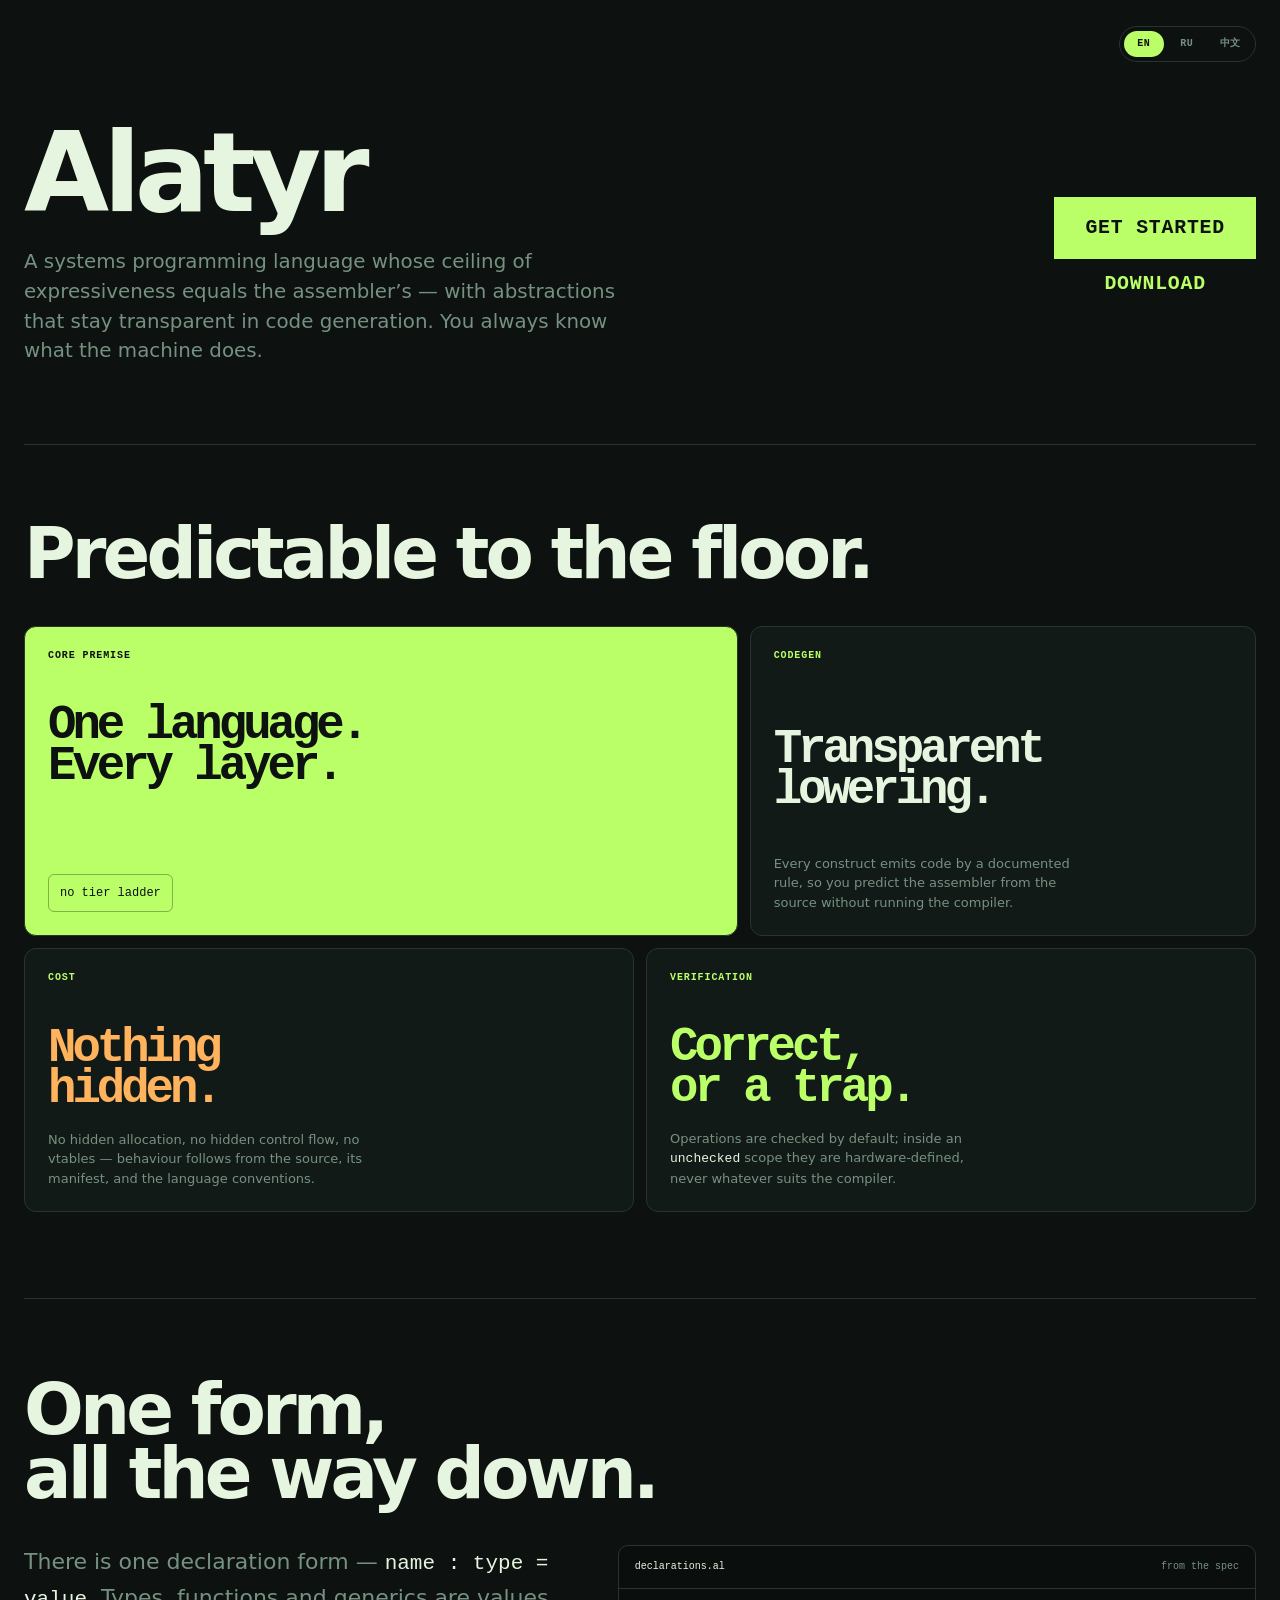
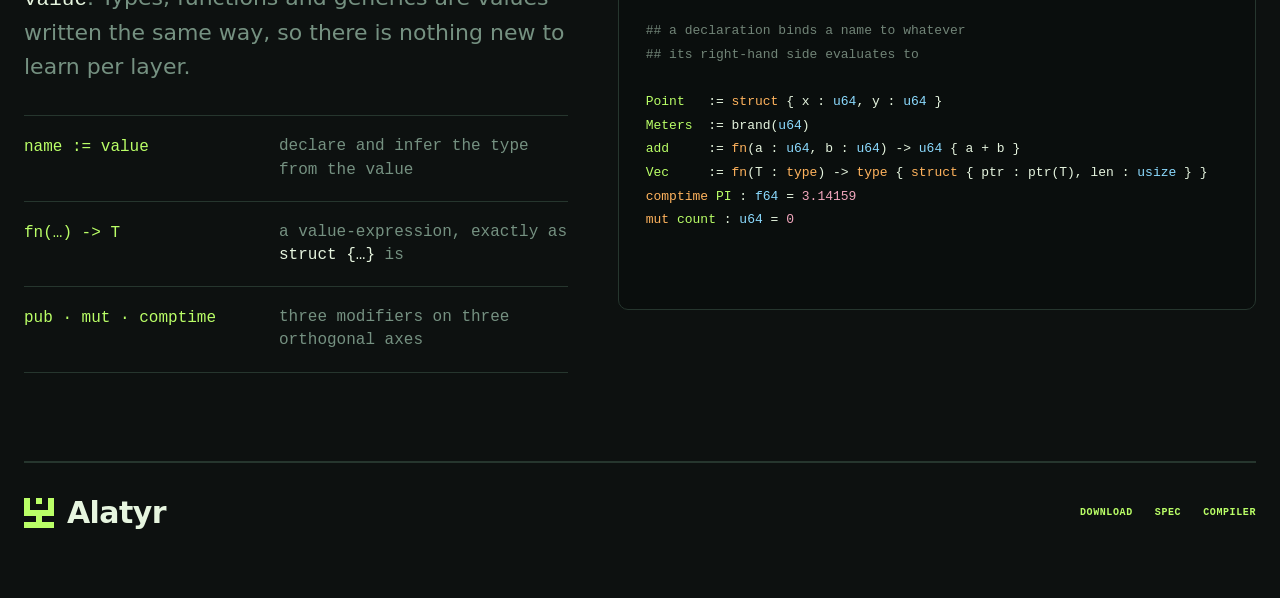
==== index.html @ 510b6523 "feat(site): the Alatyr landing page in three languages Static pages served by GitHub Pages from the " ====
<!doctype html>
<html lang="en">
<head>
  <meta charset="utf-8">
  <meta name="viewport" content="width=device-width, initial-scale=1">
  <meta name="description" content="Alatyr — a systems programming language whose ceiling of expressiveness equals the assembler's, with abstractions that stay transparent in code generation.">
  <title>Alatyr — a systems programming language</title>
  <link rel="canonical" href="https://alatyr-programming-language.github.io/">

  <meta property="og:type" content="website">
  <meta property="og:site_name" content="Alatyr">
  <meta property="og:url" content="https://alatyr-programming-language.github.io/">
  <meta property="og:title" content="Alatyr — a systems programming language">
  <meta property="og:description" content="Alatyr — a systems programming language whose ceiling of expressiveness equals the assembler's, with abstractions that stay transparent in code generation.">
  <meta property="og:image" content="https://alatyr-programming-language.github.io/og.png">
  <meta property="og:image:width" content="1200">
  <meta property="og:image:height" content="630">
  <meta property="og:image:alt" content="Alatyr">
  <meta property="og:locale" content="en_US">
  <meta property="og:locale:alternate" content="ru_RU">
  <meta property="og:locale:alternate" content="zh_CN">
  <meta name="twitter:card" content="summary_large_image">
  <meta name="theme-color" content="#0d1110">

  <link rel="icon" href="logo.svg" type="image/svg+xml">
  <link rel="alternate" hreflang="en" href="https://alatyr-programming-language.github.io/">
  <link rel="alternate" hreflang="ru" href="https://alatyr-programming-language.github.io/ru/">
  <link rel="alternate" hreflang="zh-Hans" href="https://alatyr-programming-language.github.io/zh/">
  <link rel="alternate" hreflang="x-default" href="https://alatyr-programming-language.github.io/">
  <link rel="stylesheet" href="styles.css">
</head>
<body class="index-page">
  <div class="landing-shell">
    <header class="site-topbar">
      <nav class="language-switcher" aria-label="Language">
        <span class="active" aria-current="true">EN</span>
        <a href="ru/index.html" hreflang="ru" lang="ru">RU</a>
        <a href="zh/index.html" hreflang="zh-Hans" lang="zh-Hans">中文</a>
      </nav>
    </header>

    <main>
      <section class="landing-hero" id="overview">
        <div class="landing-hero-main">
          <div class="landing-hero-copy">
            <h1>Alatyr</h1>
            <p>A systems programming language whose ceiling of expressiveness equals the assembler&rsquo;s &mdash; with abstractions that stay transparent in code generation. You always know what the machine does.</p>
          </div>
          <div class="site-hero-actions landing-hero-cta">
            <a class="hero-primary" href="https://github.com/alatyr-programming-language/compiler#quick-start" target="_blank" rel="noreferrer">Get started</a>
            <a class="hero-secondary" href="https://raw.githubusercontent.com/alatyr-programming-language/compiler/main/seed/alatyr" target="_blank" rel="noreferrer">Download</a>
          </div>
        </div>
      </section>

      <section class="landing-principles" id="principles" aria-labelledby="principles-title">
        <div class="landing-section-head">
          <h2 id="principles-title">Predictable to the floor.</h2>
        </div>
        <div class="landing-bento">
          <article class="landing-card landing-card-main">
            <div><div class="landing-card-label">core premise</div><h3>One language.<br>Every layer.</h3></div>
            <code>no tier ladder</code>
          </article>
          <article class="landing-card landing-card-transparent">
            <div class="landing-card-label">codegen</div>
            <h3>Transparent<br>lowering.</h3>
            <p>Every construct emits code by a documented rule, so you predict the assembler from the source without running the compiler.</p>
          </article>
          <article class="landing-card landing-card-zero">
            <div class="landing-card-label">cost</div>
            <h3>Nothing<br>hidden.</h3>
            <p>No hidden allocation, no hidden control flow, no vtables &mdash; behaviour follows from the source, its manifest, and the language conventions.</p>
          </article>
          <article class="landing-card landing-card-checked">
            <div class="landing-card-label">verification</div>
            <h3>Correct,<br>or a trap.</h3>
            <p>Operations are checked by default; inside an <code>unchecked</code> scope they are hardware-defined, never whatever suits the compiler.</p>
          </article>
        </div>
      </section>

      <section class="landing-syntax" id="syntax" aria-labelledby="syntax-title">
        <div class="landing-section-head">
          <h2 id="syntax-title">One form,<br>all the way down.</h2>
        </div>
        <div class="landing-syntax-grid">
          <div class="landing-syntax-copy">
            <p>There is one declaration form &mdash; <code>name : type = value</code>. Types, functions and generics are values written the same way, so there is nothing new to learn per layer.</p>
            <div class="landing-syntax-points">
              <div><code>name := value</code><span>declare and infer the type from the value</span></div>
              <div><code>fn(&hellip;) -&gt; T</code><span>a value-expression, exactly as <code>struct {&hellip;}</code> is</span></div>
              <div><code>pub &middot; mut &middot; comptime</code><span>three modifiers on three orthogonal axes</span></div>
            </div>
          </div>
          <div class="landing-code-panel">
            <div class="landing-code-panel-top"><span>declarations.al</span><span>from the spec</span></div>
            <pre><span class="terminal-comment">## a declaration binds a name to whatever
## its right-hand side evaluates to</span>

<span class="terminal-name">Point</span>   := <span class="terminal-keyword">struct</span> { x : <span class="terminal-type">u64</span>, y : <span class="terminal-type">u64</span> }
<span class="terminal-name">Meters</span>  := brand(<span class="terminal-type">u64</span>)
<span class="terminal-name">add</span>     := <span class="terminal-keyword">fn</span>(a : <span class="terminal-type">u64</span>, b : <span class="terminal-type">u64</span>) -&gt; <span class="terminal-type">u64</span> { a + b }
<span class="terminal-name">Vec</span>     := <span class="terminal-keyword">fn</span>(T : <span class="terminal-keyword">type</span>) -&gt; <span class="terminal-keyword">type</span> { <span class="terminal-keyword">struct</span> { ptr : ptr(T), len : <span class="terminal-type">usize</span> } }
<span class="terminal-keyword">comptime</span> <span class="terminal-name">PI</span> : <span class="terminal-type">f64</span> = <span class="terminal-number">3.14159</span>
<span class="terminal-keyword">mut</span> <span class="terminal-name">count</span> : <span class="terminal-type">u64</span> = <span class="terminal-number">0</span></pre>
          </div>
        </div>
      </section>
    </main>

    <footer class="site-footer">
      <a class="site-brand" href="https://github.com/alatyr-programming-language" target="_blank" rel="noreferrer"><img class="org-logo" src="logo.svg" alt="" width="32" height="32"><span class="site-brand-label">Alatyr</span></a>
      <nav class="site-footer-links" aria-label="Project links">
        <a href="https://raw.githubusercontent.com/alatyr-programming-language/compiler/main/seed/alatyr">Download</a>
        <a href="https://github.com/alatyr-programming-language/spec" target="_blank" rel="noreferrer">Spec</a>
        <a href="https://github.com/alatyr-programming-language/compiler" target="_blank" rel="noreferrer">Compiler</a>
      </nav>
    </footer>
  </div>
</body>
</html>
---- styles.css ----
/*
  ALATYR — alatyr-programming-language.github.io
  One static page. No build step, no framework, no JavaScript.
*/

:root {
  --sans: Inter, ui-sans-serif, system-ui, -apple-system, BlinkMacSystemFont, "Segoe UI", "PingFang SC", "Hiragino Sans GB", "Noto Sans CJK SC", "Microsoft YaHei", sans-serif;
  --display: "Arial Narrow", "Helvetica Neue", var(--sans);
  --mono: "SFMono-Regular", Consolas, "Liberation Mono", Menlo, "PingFang SC", "Noto Sans CJK SC", monospace;
  --ease: cubic-bezier(.22, .8, .28, 1);
}

* { box-sizing: border-box; }

html { scroll-behavior: smooth; }

body {
  margin: 0;
  min-width: 320px;
  overflow-x: hidden;
  color: #111;
  background: #f4f1e9;
  font-family: var(--sans);
  font-size: 16px;
  line-height: 1.5;
  -webkit-font-smoothing: antialiased;
}

body,
a { -webkit-tap-highlight-color: transparent; }

a { font: inherit; color: inherit; }

::selection { background: #baff67; color: #0d1110; }

h1,
h2,
h3,
p { margin: 0; }

code,
pre { font-family: var(--mono); }

pre {
  margin: 0;
  white-space: pre-wrap;
  overflow-wrap: anywhere;
}

/* Shared site anatomy. */
.site-brand { display: inline-flex; align-items: center; gap: 11px; min-width: 0; color: inherit; text-decoration: none; }
.org-logo { display: block; flex: 0 0 auto; width: 30px; height: 30px; }
.site-brand-label { white-space: nowrap; }
.site-hero-actions { display: flex; flex-wrap: wrap; align-items: center; gap: 10px; margin-top: 31px; }
.site-hero-actions a { display: inline-flex; align-items: center; justify-content: center; min-height: 42px; padding: 0 15px; border: 1px solid var(--site-accent); color: inherit; font: 700 10px/1 var(--mono); letter-spacing: .08em; text-decoration: none; text-transform: uppercase; transition: background .2s, color .2s, transform .2s; }
.site-hero-actions a:hover { transform: translateY(-2px); }
.site-hero-actions .hero-primary { background: var(--site-accent); color: var(--site-accent-ink); }
.site-hero-actions .hero-primary:hover { background: transparent; color: inherit; }
.site-hero-actions .hero-secondary:hover { background: var(--site-accent); color: var(--site-accent-ink); }
.site-footer { display: flex; align-items: center; justify-content: space-between; gap: 24px; padding: 35px 0 70px; border-top: 1px solid currentColor; }
.site-footer .site-brand { gap: 13px; font: 800 30px/1 var(--display); letter-spacing: -.02em; }

/* The page — a terminal palette on a bento grid. */
.index-page {
  --index-bg: #0d1110;
  --index-panel: #121a17;
  --index-line: #26362e;
  --index-ink: #e6f5df;
  --index-dim: #759181;
  --index-green: #baff67;
  --index-orange: #ffb35d;
  --site-bg: var(--index-bg);
  --site-accent: var(--index-green);
  --site-accent-ink: var(--index-bg);
  background: var(--index-bg);
  color: var(--index-ink);
}

.landing-shell { width: min(1240px, calc(100% - 48px)); margin: 0 auto; }

.landing-hero { padding: 62px 0 78px; border-bottom: 1px solid var(--index-line); }
.landing-hero-main { display: grid; grid-template-columns: minmax(0, 1fr) auto; gap: clamp(32px, 5vw, 72px); align-items: center; }
.landing-hero h1 { font: 800 clamp(56px, 8.6vw, 121px)/.9 var(--display); letter-spacing: -.055em; }
.landing-hero-copy > p { max-width: 620px; margin-top: 24px; color: var(--index-dim); font-size: clamp(17px, 1.55vw, 21px); line-height: 1.5; }
.landing-hero-cta { flex: 0 0 auto; flex-direction: column; align-items: center; gap: 15px; margin-top: 0; }
.landing-hero-cta a { font-size: clamp(17px, 1.55vw, 21px); letter-spacing: .04em; }
.site-topbar { display: flex; justify-content: flex-end; padding-top: 26px; }
.language-switcher { display: flex; gap: 3px; padding: 4px; border: 1px solid var(--index-line); border-radius: 999px; }
.language-switcher a,
.language-switcher span { display: inline-flex; min-width: 40px; align-items: center; justify-content: center; border-radius: 999px; padding: 8px 10px; color: var(--index-dim); font: 700 10px/1 var(--mono); letter-spacing: .06em; text-decoration: none; transition: background .2s, color .2s; }
.language-switcher a:hover { color: var(--index-ink); }
.language-switcher .active { background: var(--index-green); color: var(--index-bg); }
.landing-hero-cta .hero-primary { min-height: 62px; padding: 0 30px; }
.landing-hero-cta .hero-secondary { min-height: auto; padding: 0; border: 0; color: var(--index-green); }
.landing-hero-cta .hero-secondary:hover { background: transparent; color: var(--index-ink); text-decoration: underline; text-underline-offset: 5px; transform: none; }
.landing-code-panel { overflow: hidden; border: 1px solid var(--index-line); border-radius: 10px; background: #0a0e0d; box-shadow: 0 20px 55px rgb(0 0 0 / 22%); }
.landing-code-panel-top { display: flex; align-items: center; justify-content: space-between; gap: 15px; min-height: 43px; padding: 0 16px; border-bottom: 1px solid var(--index-line); color: var(--index-dim); font: 10px/1 var(--mono); }
.landing-code-panel-top span:first-child { color: var(--index-ink); font-weight: 400; }
.landing-code-panel pre { min-height: 310px; padding: 30px 27px; color: var(--index-ink); font: 13px/1.82 var(--mono); }
.terminal-comment { color: #718477; }
.terminal-keyword { color: var(--index-orange); }
.terminal-type { color: #8cdbff; }
.terminal-name { color: var(--index-green); }
.terminal-number { color: #f2a7bd; }
.landing-section-head h2 { max-width: 1000px; font: 800 clamp(42px, 5.5vw, 76px)/.9 var(--display); letter-spacing: -.055em; }
.landing-principles { padding-top: 78px; }
.landing-bento { display: grid; grid-template-columns: repeat(12, 1fr); gap: 12px; margin-top: 40px; padding-bottom: 86px; }
.landing-card { display: flex; min-height: 230px; flex-direction: column; justify-content: space-between; grid-column: span 6; padding: 23px; border: 1px solid var(--index-line); border-radius: 12px; background: var(--index-panel); }
.landing-card-main { min-height: 310px; grid-column: span 7; background: var(--index-green); color: var(--index-bg); }
.landing-card-transparent { grid-column: span 5; }
.landing-card-label { color: var(--index-green); font: 700 10px/1.2 var(--mono); letter-spacing: .09em; text-transform: uppercase; }
.landing-card-main .landing-card-label { color: var(--index-bg); }
.landing-card h3 { margin-top: 44px; font: 700 clamp(28px, 3.7vw, 51px)/.86 var(--mono); letter-spacing: -.085em; }
.landing-card p { max-width: 320px; margin-top: 19px; color: var(--index-dim); font-size: 13px; line-height: 1.5; }
.landing-card p code { color: var(--index-ink); }
.landing-card-main code { align-self: flex-start; padding: 9px 11px; border: 1px solid rgb(13 17 16 / 32%); border-radius: 6px; font-size: 12px; }
.landing-card-transparent h3 { color: var(--index-ink); }
.landing-card-zero h3 { color: var(--index-orange); }
.landing-card-checked h3 { color: var(--index-green); }
.landing-card code { color: inherit; }

.landing-syntax { padding: 80px 0 88px; border-top: 1px solid var(--index-line); border-bottom: 1px solid var(--index-line); }
.landing-syntax-grid { display: grid; grid-template-columns: .92fr 1.08fr; gap: 50px; align-items: start; margin-top: 39px; }
.landing-syntax-copy > p { max-width: 560px; color: var(--index-dim); font-size: 22px; line-height: 1.55; }
.landing-syntax-copy > p code { color: var(--index-ink); font-size: 21px; }
.landing-syntax-points { display: grid; gap: 0; margin-top: 31px; border-top: 1px solid var(--index-line); }
.landing-syntax-points > div { display: grid; grid-template-columns: minmax(215px, .8fr) 1fr; gap: 24px; padding: 19px 0; border-bottom: 1px solid var(--index-line); }
.landing-syntax-points > div > code { color: var(--index-green); font-size: 16px; }
.landing-syntax-points span { color: var(--index-dim); font: 16px/1.45 var(--mono); }
.landing-syntax-points span code { color: var(--index-ink); }
.landing-code-panel { box-shadow: none; }
.landing-code-panel pre { min-height: 320px; }

.index-page .site-footer { border-color: var(--index-line); }
.index-page .site-footer .site-brand { color: var(--index-ink); }
.site-footer-links { display: flex; flex-wrap: wrap; align-items: center; gap: 22px; color: var(--index-dim); font: 700 10px/1 var(--mono); letter-spacing: .06em; text-transform: uppercase; }
.site-footer-links a { color: var(--index-green); text-decoration: none; }
.site-footer-links a:hover { color: var(--index-ink); text-decoration: underline; text-underline-offset: 4px; }

/* CJK: полноширинные знаки не переносят плотный интерлиньяж и отрицательный трекинг. */
html[lang^="zh"] .landing-hero h1,
html[lang^="zh"] .landing-section-head h2,
html[lang^="zh"] .landing-card h3 { letter-spacing: 0; line-height: 1.2; }
html[lang^="zh"] .landing-card h3 { font-size: clamp(26px, 3.2vw, 42px); }
html[lang^="zh"] .landing-hero h1 { letter-spacing: -.01em; }

@media (max-width: 900px) {
  .site-topbar { justify-content: center; }
  .landing-hero-main { grid-template-columns: 1fr; gap: 34px; align-items: start; text-align: center; }
  .landing-hero-copy > p { margin-right: auto; margin-left: auto; }
  .landing-syntax-grid { grid-template-columns: 1fr; gap: 36px; }
}

@media (max-width: 640px) {
  .landing-shell { width: calc(100% - 28px); }
  .landing-hero { padding: 44px 0 58px; }
  .landing-hero-main { padding-bottom: 38px; }
  .landing-hero h1 { font-size: 53px; }
  .landing-hero-copy > p { font-size: 16px; }
  .landing-hero-cta { gap: 18px; }
  .landing-section-head h2 { font-size: 45px; }
  .landing-principles { padding-top: 62px; }
  .landing-bento { grid-template-columns: 1fr; margin-top: 29px; padding-bottom: 62px; }
  .landing-card,
  .landing-card-main,
  .landing-card-transparent { grid-column: 1 / -1; min-height: 220px; }
  .landing-card-main { min-height: 265px; }
  .landing-card h3 { margin-top: 32px; }
  .landing-syntax { padding: 62px 0 66px; }
  .landing-syntax-grid { margin-top: 29px; }
  .landing-syntax-points > div { grid-template-columns: 1fr; gap: 8px; }
  .landing-code-panel pre { min-height: 285px; padding: 24px 15px; font-size: 11px; }
      }

@media (prefers-reduced-motion: reduce) {
  *, *::before, *::after { scroll-behavior: auto !important; transition-duration: .01ms !important; animation-duration: .01ms !important; animation-iteration-count: 1 !important; }
}
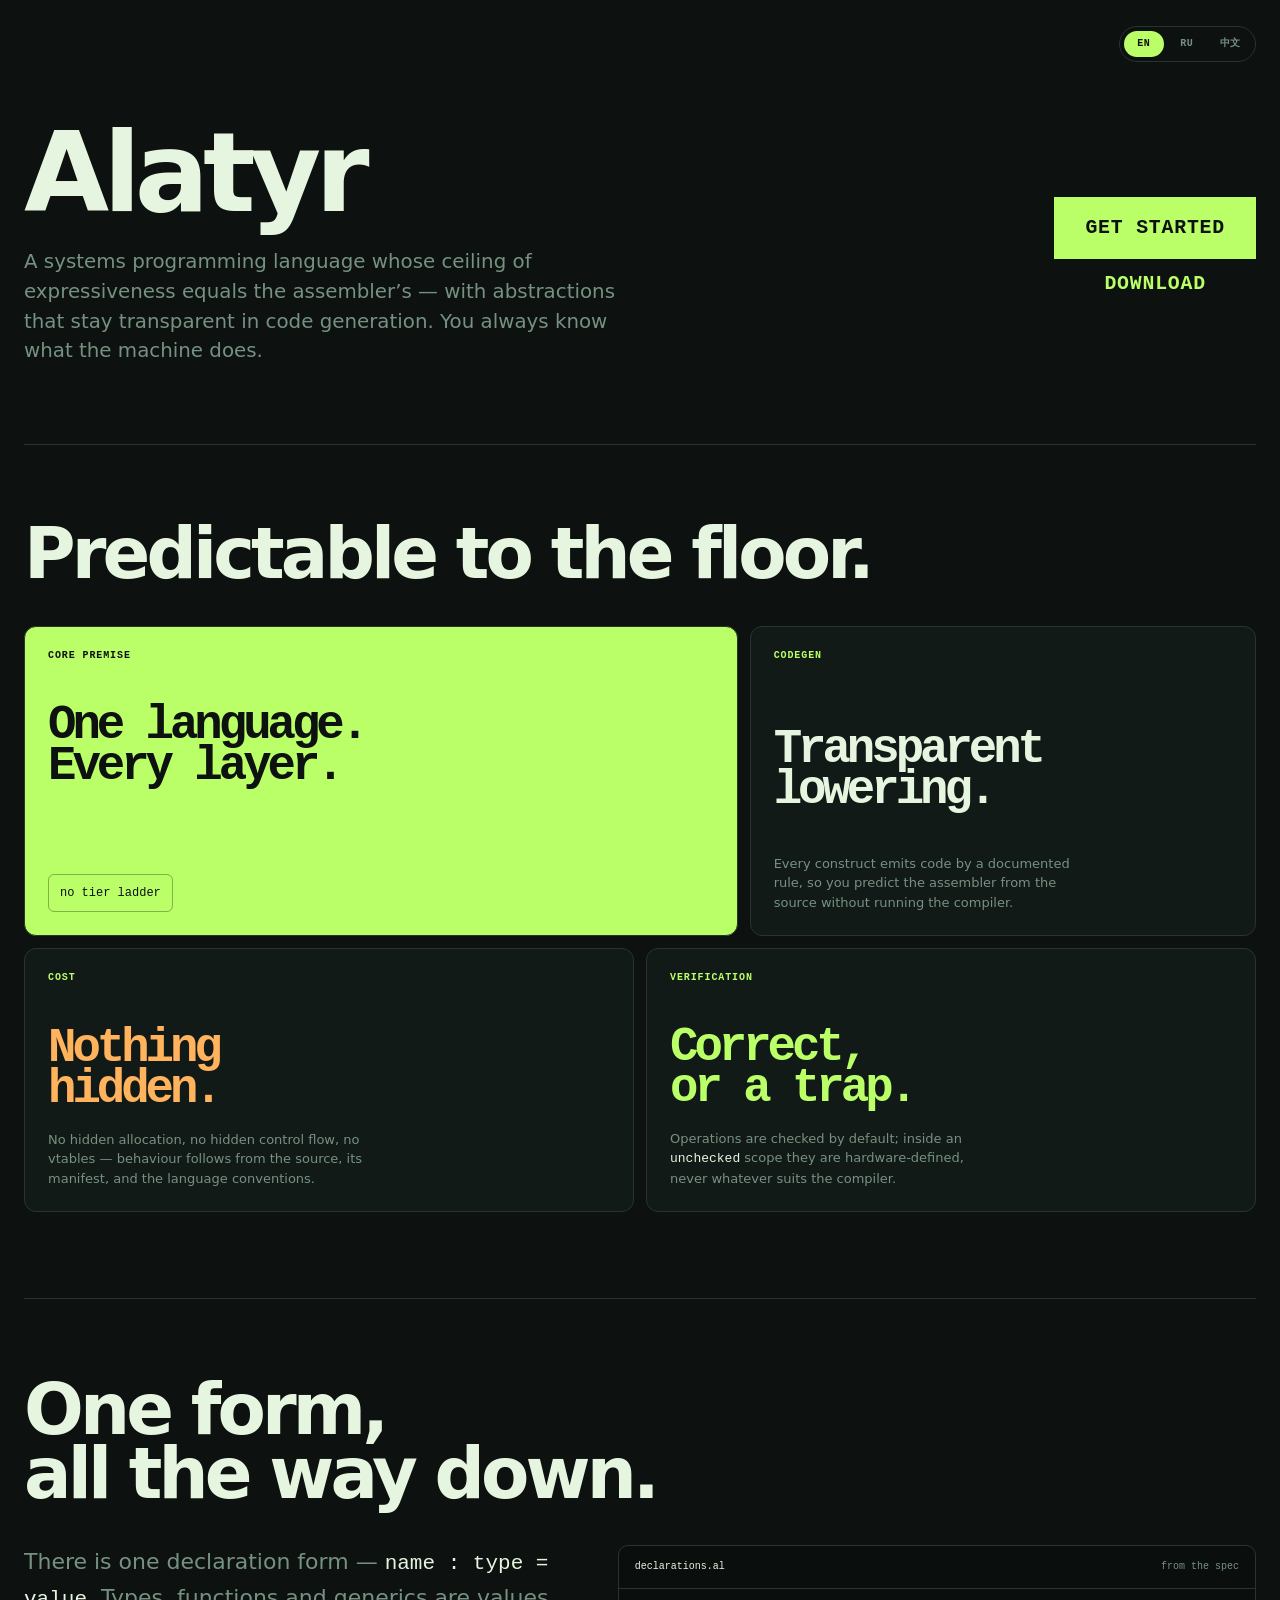
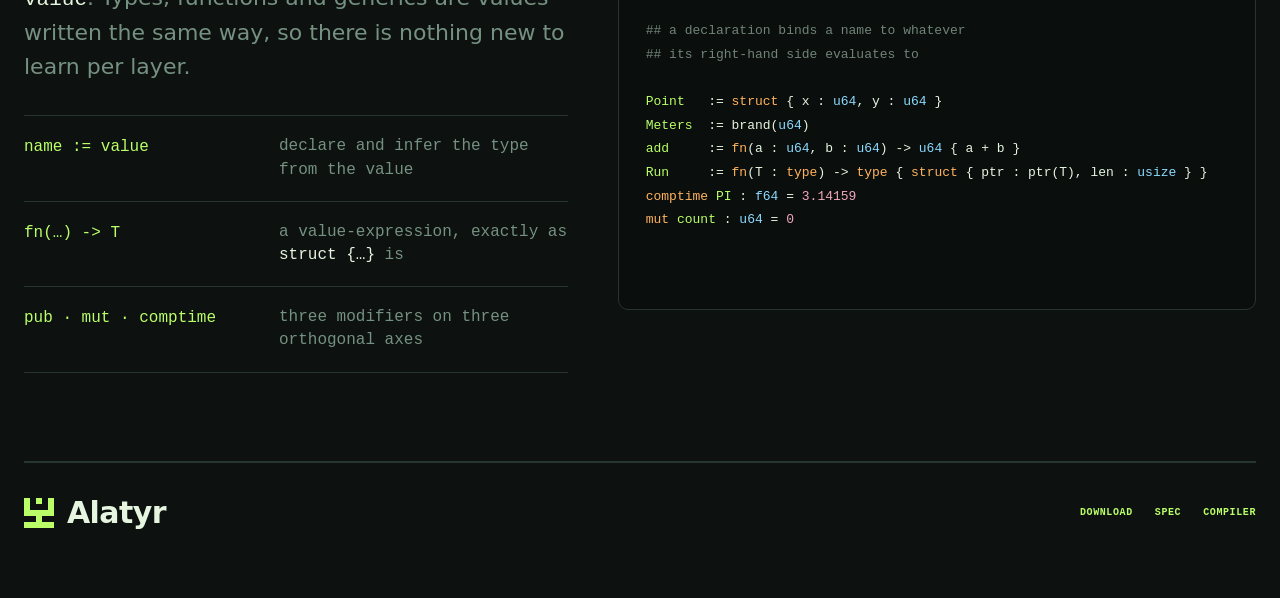
==== commit 95991438: "fix(site): the declarations sample names Run, as spec/40-declarations.md §1.3 does The page promises" ====
--- a/index.html
+++ b/index.html
@@ -101,7 +101,7 @@
 <span class="terminal-name">Point</span>   := <span class="terminal-keyword">struct</span> { x : <span class="terminal-type">u64</span>, y : <span class="terminal-type">u64</span> }
 <span class="terminal-name">Meters</span>  := brand(<span class="terminal-type">u64</span>)
 <span class="terminal-name">add</span>     := <span class="terminal-keyword">fn</span>(a : <span class="terminal-type">u64</span>, b : <span class="terminal-type">u64</span>) -&gt; <span class="terminal-type">u64</span> { a + b }
-<span class="terminal-name">Vec</span>     := <span class="terminal-keyword">fn</span>(T : <span class="terminal-keyword">type</span>) -&gt; <span class="terminal-keyword">type</span> { <span class="terminal-keyword">struct</span> { ptr : ptr(T), len : <span class="terminal-type">usize</span> } }
+<span class="terminal-name">Run</span>     := <span class="terminal-keyword">fn</span>(T : <span class="terminal-keyword">type</span>) -&gt; <span class="terminal-keyword">type</span> { <span class="terminal-keyword">struct</span> { ptr : ptr(T), len : <span class="terminal-type">usize</span> } }
 <span class="terminal-keyword">comptime</span> <span class="terminal-name">PI</span> : <span class="terminal-type">f64</span> = <span class="terminal-number">3.14159</span>
 <span class="terminal-keyword">mut</span> <span class="terminal-name">count</span> : <span class="terminal-type">u64</span> = <span class="terminal-number">0</span></pre>
           </div>
